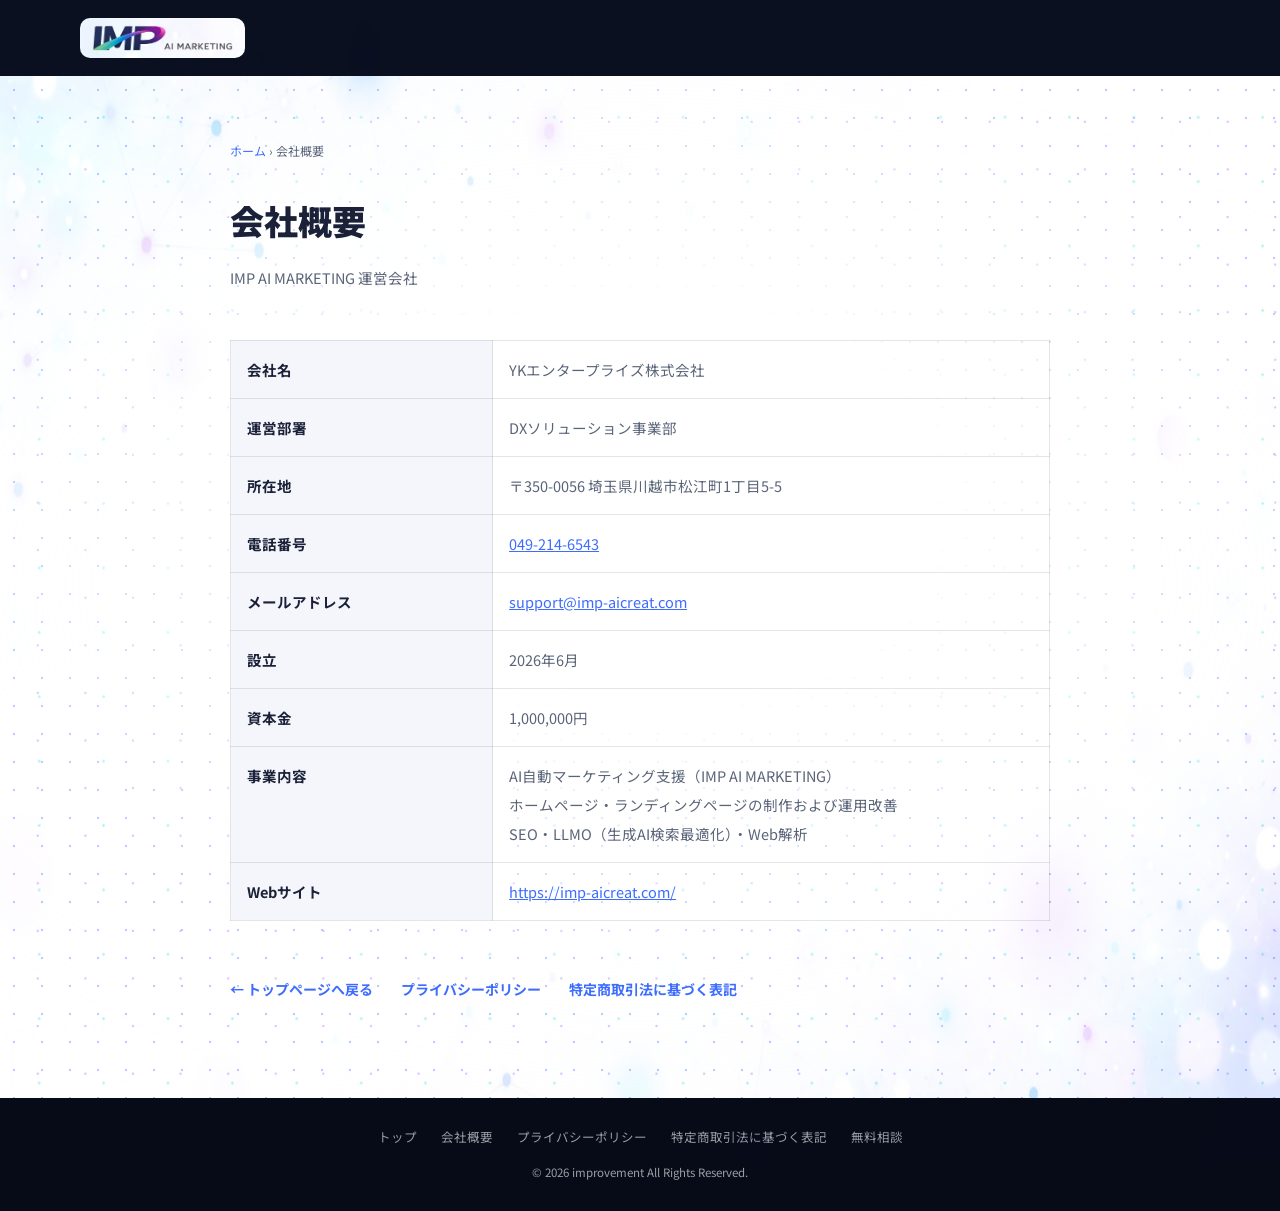
==== company.html @ 1b5e5289 "会社情報を確定反映（YKエンタープライズ株式会社・所在地・TEL・設立・資本金）＋会社概要ページ新設 Co-Authored-By: Claude Fable 5 <noreply@anthropic" ====
<!DOCTYPE html>
<html lang="ja">
<head>
  <meta charset="UTF-8">
  <meta name="viewport" content="width=device-width, initial-scale=1.0">
  <title>会社概要｜IMP AI MARKETING - improvement</title>
  <meta name="description" content="IMP AI MARKETINGを運営するYKエンタープライズ株式会社（DXソリューション事業部）の会社概要。所在地・設立・資本金・事業内容をご案内します。">
  <meta name="robots" content="index, follow">
  <link rel="canonical" href="https://imp-aicreat.com/company.html">
  <link rel="icon" type="image/png" sizes="192x192" href="images/favicon.png">
  <link rel="apple-touch-icon" href="images/apple-touch-icon.png">
  <meta name="theme-color" content="#0B1020">
  <link rel="preconnect" href="https://fonts.googleapis.com">
  <link rel="preconnect" href="https://fonts.gstatic.com" crossorigin>
  <link href="https://fonts.googleapis.com/css2?family=Noto+Sans+JP:wght@400;500;700;900&family=Space+Grotesk:wght@400;500;700&display=swap" rel="stylesheet">
  <link rel="stylesheet" href="style.css?v=20260801b">
  <link rel="stylesheet" href="legal.css?v=20260801a">

  <!-- パンくず構造化データ -->
  <script type="application/ld+json">
  {
    "@context": "https://schema.org",
    "@type": "BreadcrumbList",
    "itemListElement": [
      { "@type": "ListItem", "position": 1, "name": "ホーム", "item": "https://imp-aicreat.com/" },
      { "@type": "ListItem", "position": 2, "name": "会社概要", "item": "https://imp-aicreat.com/company.html" }
    ]
  }
  </script>
</head>
<body>

<header class="legal-header">
  <div class="container">
    <a href="./" aria-label="IMP AI MARKETING トップへ戻る">
      <img src="images/logo.png" alt="IMP AI MARKETING" width="640" height="118">
    </a>
  </div>
</header>

<main class="legal-main section--light">
  <div class="container container--narrow" style="position: relative; z-index: 1;">
    <nav class="legal-breadcrumb" aria-label="パンくず">
      <a href="./">ホーム</a> › 会社概要
    </nav>
    <h1>会社概要</h1>
    <p class="legal-date">IMP AI MARKETING 運営会社</p>

    <table class="legal-table">
      <tbody>
        <tr>
          <th>会社名</th>
          <td>YKエンタープライズ株式会社</td>
        </tr>
        <tr>
          <th>運営部署</th>
          <td>DXソリューション事業部</td>
        </tr>
        <tr>
          <th>所在地</th>
          <td>〒350-0056 埼玉県川越市松江町1丁目5-5</td>
        </tr>
        <tr>
          <th>電話番号</th>
          <td><a href="tel:0492146543">049-214-6543</a></td>
        </tr>
        <tr>
          <th>メールアドレス</th>
          <td><a href="mailto:support@imp-aicreat.com">support@imp-aicreat.com</a></td>
        </tr>
        <tr>
          <th>設立</th>
          <td>2026年6月</td>
        </tr>
        <tr>
          <th>資本金</th>
          <td>1,000,000円</td>
        </tr>
        <tr>
          <th>事業内容</th>
          <td>
            AI自動マーケティング支援（IMP AI MARKETING）<br>
            ホームページ・ランディングページの制作および運用改善<br>
            SEO・LLMO（生成AI検索最適化）・Web解析
          </td>
        </tr>
        <tr>
          <th>Webサイト</th>
          <td><a href="https://imp-aicreat.com/">https://imp-aicreat.com/</a></td>
        </tr>
      </tbody>
    </table>

    <nav class="legal-nav" aria-label="関連ページ">
      <a href="./">← トップページへ戻る</a>
      <a href="privacy.html">プライバシーポリシー</a>
      <a href="tokushoho.html">特定商取引法に基づく表記</a>
    </nav>
  </div>
</main>

<footer class="legal-footer">
  <nav aria-label="フッターナビゲーション">
    <a href="./">トップ</a>
    <a href="company.html" aria-current="page">会社概要</a>
    <a href="privacy.html">プライバシーポリシー</a>
    <a href="tokushoho.html">特定商取引法に基づく表記</a>
    <a href="./#contact">無料相談</a>
  </nav>
  <p>&copy; 2026 improvement All Rights Reserved.</p>
</footer>

</body>
</html>
---- style.css ----
/* ============================================================
   IMP AI MARKETING LP - style.css
   ブランドカラー：
     ネイビー  #0B1020 / 白 #FFFFFF
     グラデ    #3D6CFF → #8A5CFF（上昇グラデ）
     差し色    #22E6D3（グロー・シアン）
   ============================================================ */

/* ---------- 変数・リセット ---------- */
:root {
  --navy: #0B1020;
  --navy-2: #101736;
  --white: #FFFFFF;
  --blue: #3D6CFF;
  --violet: #8A5CFF;
  --cyan: #22E6D3;
  --grad: linear-gradient(135deg, var(--blue), var(--violet));
  --grad-rise: linear-gradient(35deg, var(--blue) 0%, var(--violet) 60%, var(--cyan) 130%);
  --text-dark: #1A2138;
  --text-light: rgba(255, 255, 255, 0.88);
  --muted-dark: #5A6478;
  --muted-light: rgba(255, 255, 255, 0.6);
  --border-light: rgba(255, 255, 255, 0.12);
  --border-dark: rgba(11, 16, 32, 0.1);
  --radius: 20px;
  --font-jp: "Noto Sans JP", "Hiragino Kaku Gothic ProN", sans-serif;
  --font-en: "Space Grotesk", "Noto Sans JP", sans-serif;
  --header-h: 76px;
  --header-h-min: 60px;

  /* ---- モーション調整用トークン（数値だけで強度を変えられる） ---- */
  --reveal-duration: 0.85s;                      /* リビールの所要時間 */
  --reveal-distance: 28px;                       /* リビールの立ち上がり距離 */
  --reveal-ease: cubic-bezier(0.22, 1, 0.36, 1); /* リビールのイージング */
  --stagger: 70ms;                               /* カード群の時間差 */
  --progress-height: 3px;                        /* スクロールプログレスバーの太さ */
  --loop-cycle: 6s;                              /* HOW改善ループの一周時間 */
  --parallax-strength: 14px;                     /* ヒーロー背景の視差の振れ幅 */
  --magnet-range: 8;                             /* CTAマグネットの最大移動px（JSが参照） */

  /* ---- 白背景セクションの粒子柄（濃さ・粒度を数値だけで調整） ---- */
  --pattern-opacity: 0.35;  /* CSSドット粒子層の濃さ */
  --pattern-dot-size: 2px;  /* 粒子の大きさ */
  --pattern-dot-gap: 28px;  /* 粒子の間隔 */
  --pattern-glow: 0.26;     /* テクスチャ画像（グロー・輝き）の強さ */

  /* ---- ヒーロー背景の斜めワードマーキー（赤） ---- */
  --wordline-red: #FF2D55;                          /* ラインの赤 */
  --wordline-opacity: 0.2;                          /* ラインの濃さ */
  --wordline-size: 2.4rem;                          /* 文字サイズ（REALPORTと同値） */
  --wordline-duration: 46s;                         /* 1ループの時間 */
  --wordline-angle: -10deg;                         /* 傾き */

  /* ---- ヒーロー背景のゴールドグラデーションレイヤー ---- */
  --gold: #E8C25A;                                  /* ゴールドの基準色 */
  --gold-opacity: 0.3;                              /* レイヤーの強さ */
}

*, *::before, *::after { box-sizing: border-box; margin: 0; padding: 0; }

html { scroll-behavior: smooth; scroll-padding-top: calc(var(--header-h-min) + 16px); }

body {
  font-family: var(--font-jp);
  font-size: 16px;
  line-height: 1.8;
  color: var(--text-dark);
  background: var(--white);
  -webkit-font-smoothing: antialiased;
  overflow-x: hidden;
}

img { max-width: 100%; height: auto; display: block; }
a { color: inherit; }
ul, ol { list-style: none; }
small { font-size: 0.75em; }

.sp-only { display: inline; }
.pc-only { display: none; }

/* ---------- 共通：コンテナ・セクション ---------- */
.container { width: min(100% - 40px, 1120px); margin-inline: auto; }
.container--narrow { width: min(100% - 40px, 820px); }

.section { padding: 88px 0; position: relative; }
.section--light { background: var(--white); color: var(--text-dark); }
.section--dark {
  background:
    radial-gradient(900px 500px at 85% -10%, rgba(138, 92, 255, 0.14), transparent 60%),
    radial-gradient(700px 400px at 0% 110%, rgba(61, 108, 255, 0.12), transparent 60%),
    var(--navy);
  color: var(--text-light);
}

/* ============================================================
   白背景セクションの粒子装飾（AIパーティクル柄）
   - 対象は .section--light のみ（ダークセクションには敷かない）
   - 可読性最優先：中央はマスクで抜き、本文(.container)は常に前面
   - 濃さ・粒度は --pattern-* 変数だけで調整できる
   ============================================================ */
.section--light { position: relative; }
.section--light > .container { position: relative; z-index: 1; }

/* 粒子層：blue/violet/cyan の微細ドットを間隔違いで3グリッド重ねる */
.section--light::before {
  content: "";
  position: absolute;
  inset: 0;
  z-index: 0;
  pointer-events: none;
  opacity: var(--pattern-opacity);
  background-image:
    radial-gradient(circle, var(--blue) calc(var(--pattern-dot-size) / 2), transparent calc(var(--pattern-dot-size) / 2 + 0.6px)),
    radial-gradient(circle, var(--violet) calc(var(--pattern-dot-size) / 2), transparent calc(var(--pattern-dot-size) / 2 + 0.6px)),
    radial-gradient(circle, var(--cyan) calc(var(--pattern-dot-size) / 2), transparent calc(var(--pattern-dot-size) / 2 + 0.6px));
  background-size:
    var(--pattern-dot-gap) var(--pattern-dot-gap),
    calc(var(--pattern-dot-gap) * 1.7) calc(var(--pattern-dot-gap) * 1.7),
    calc(var(--pattern-dot-gap) * 2.3) calc(var(--pattern-dot-gap) * 2.3);
  background-position: 0 0, 14px 22px, 7px 9px;
  /* 中央（本文が乗る帯）は薄く、端に向かって濃く */
  -webkit-mask-image: radial-gradient(ellipse 72% 62% at 50% 42%, transparent 30%, #000 76%);
  mask-image: radial-gradient(ellipse 72% 62% at 50% 42%, transparent 30%, #000 76%);
}

/* グロー＋輝き層：提供テクスチャを multiply で重ね、白地には色の粒だけを乗せる */
.section--light::after {
  content: "";
  position: absolute;
  inset: -60px 0;
  z-index: 0;
  pointer-events: none;
  opacity: var(--pattern-glow);
  mix-blend-mode: multiply;
  background:
    url("images/haikei/bg-glow.jpg") center / 100% 100% no-repeat,
    url("images/haikei/bg-dots.jpg") 0 0 / 900px auto repeat;
  /* リング型マスク：本文が乗る中央は抜き、外周（境界付近）もフェードで馴染ませる */
  -webkit-mask-image: radial-gradient(ellipse 115% 82% at 50% 50%, transparent 30%, #000 58%, #000 78%, transparent 99%);
  mask-image: radial-gradient(ellipse 115% 82% at 50% 50%, transparent 30%, #000 58%, #000 78%, transparent 99%);
  /* AIらしい「漂い」：ごくゆっくり上下にドリフト（GPU合成） */
  animation: patternDrift 50s ease-in-out infinite alternate;
}
@keyframes patternDrift {
  from { transform: translate3d(0, 0, 0); }
  to   { transform: translate3d(0, 36px, 0); }
}

.section-head { text-align: center; margin-bottom: 64px; }

/* 英語セクションラベル */
.section-label {
  font-family: var(--font-en);
  font-weight: 700;
  font-size: 13px;
  letter-spacing: 0.32em;
  text-transform: uppercase;
  background: var(--grad-rise);
  -webkit-background-clip: text;
  background-clip: text;
  color: transparent;
  display: inline-block;
  margin-bottom: 14px;
}
.section-label::after {
  content: "";
  display: block;
  width: 36px;
  height: 2px;
  margin: 10px auto 0;
  background: var(--grad);
  border-radius: 2px;
}

.section-title {
  font-size: clamp(26px, 5.6vw, 46px);
  font-weight: 900;
  line-height: 1.35;
  letter-spacing: 0.035em;
}
.section-lead {
  margin-top: 20px;
  font-size: clamp(14px, 3.6vw, 16px);
  color: var(--muted-dark);
}
.section--dark .section-lead { color: var(--muted-light); }
.section--dark .section-lead strong { color: var(--cyan); font-weight: 700; }

/* 要確認プレースホルダの目印 */
.placeholder-num {
  color: var(--cyan);
  font-family: var(--font-en);
  font-weight: 700;
  border-bottom: 1px dashed currentColor;
}

/* ---------- ボタン ---------- */
.btn {
  display: inline-flex;
  align-items: center;
  justify-content: center;
  gap: 10px;
  font-weight: 700;
  font-size: 15px;
  line-height: 1;
  padding: 15px 28px;
  border-radius: 999px;
  border: 0;
  cursor: pointer;
  text-decoration: none;
  transition: transform 0.25s ease, box-shadow 0.25s ease, opacity 0.25s ease;
}
.btn--lg { padding: 19px 40px; font-size: 16px; }
.btn--primary {
  color: #fff;
  background: var(--grad);
  /* ホバーでグラデ位置がシフトする「生きた質感」 */
  background-size: 180% 100%;
  background-position: 0% 50%;
  box-shadow: 0 8px 24px rgba(61, 108, 255, 0.35), 0 2px 8px rgba(138, 92, 255, 0.3);
  transition: transform 0.25s ease, box-shadow 0.25s ease, background-position 0.5s ease;
}
.btn--primary:hover {
  transform: translateY(-2px);
  background-position: 100% 50%;
  box-shadow: 0 12px 32px rgba(61, 108, 255, 0.45), 0 0 24px rgba(34, 230, 211, 0.25);
}
/* マグネティック追従中は transform をJSが制御するため transition を短く */
.btn.is-magnet { transition: transform 0.15s ease-out, box-shadow 0.25s ease, background-position 0.5s ease; }
.btn--ghost {
  color: inherit;
  background: transparent;
  box-shadow: inset 0 0 0 1.5px currentColor;
  opacity: 0.9;
}
.btn--ghost:hover { transform: translateY(-2px); opacity: 1; }
.btn__arrow { font-family: var(--font-en); transition: transform 0.25s ease; }
.btn:hover .btn__arrow { transform: translateX(4px); }

/* ============================================================
   ヘッダー
   ============================================================ */
.header {
  position: fixed;
  inset: 0 0 auto 0;
  z-index: 100;
  transition:
    background 0.5s var(--reveal-ease),
    box-shadow 0.5s var(--reveal-ease),
    backdrop-filter 0.5s var(--reveal-ease);
}
.header__inner {
  width: min(100% - 32px, 1200px);
  margin-inline: auto;
  height: var(--header-h);
  display: flex;
  align-items: center;
  gap: 28px;
  transition: height 0.3s ease;
}
/* スクロール時：縮小＋半透明ブラー */
.header.is-scrolled {
  background: rgba(11, 16, 32, 0.72);
  backdrop-filter: blur(14px);
  -webkit-backdrop-filter: blur(14px);
  box-shadow: 0 1px 0 var(--border-light), 0 8px 30px rgba(0, 0, 0, 0.25);
}
.header.is-scrolled .header__inner { height: var(--header-h-min); }

.header__logo {
  display: flex;
  align-items: center;
  text-decoration: none;
  margin-right: auto;
}
/* ロゴは濃紺文字のため、白の角丸チップに載せて視認性を確保する */
.header__logo img {
  display: block;
  height: 42px;
  width: auto;
  background: #fff;
  padding: 7px 12px;
  border-radius: 10px;
  box-shadow: 0 2px 12px rgba(0, 0, 0, 0.22);
  transition: height 0.3s ease;
}
.header.is-scrolled .header__logo img { height: 36px; }

.gnav { display: none; }
.gnav__list { display: flex; gap: 30px; }
.gnav__list a {
  position: relative;
  color: rgba(255, 255, 255, 0.85);
  text-decoration: none;
  font-size: 14px;
  font-weight: 500;
  transition: color 0.2s ease;
}
.gnav__list a:hover { color: var(--cyan); }
/* 現在地ハイライト（IntersectionObserverが .is-active を付与） */
.gnav__list a::after {
  content: "";
  position: absolute;
  left: 0; bottom: -8px;
  width: 100%; height: 2px;
  border-radius: 2px;
  background: var(--grad-rise);
  transform: scaleX(0);
  transform-origin: left;
  transition: transform 0.35s var(--reveal-ease);
}
.gnav__list a.is-active { color: #fff; }
.gnav__list a.is-active::after { transform: scaleX(1); }

.header__cta { display: none; padding: 12px 24px; font-size: 14px; }

/* ハンバーガー */
.menu-btn {
  width: 44px; height: 44px;
  display: grid; place-content: center; gap: 6px;
  background: transparent; border: 0; cursor: pointer;
}
.menu-btn span {
  display: block; width: 24px; height: 2px;
  background: #fff; border-radius: 2px;
  transition: transform 0.3s ease, opacity 0.3s ease;
}
.menu-btn.is-open span:nth-child(1) { transform: translateY(8px) rotate(45deg); }
.menu-btn.is-open span:nth-child(2) { opacity: 0; }
.menu-btn.is-open span:nth-child(3) { transform: translateY(-8px) rotate(-45deg); }

/* スマホメニュー */
.sp-menu {
  position: absolute;
  inset: 100% 0 auto 0;
  background: rgba(11, 16, 32, 0.96);
  backdrop-filter: blur(14px);
  -webkit-backdrop-filter: blur(14px);
  border-top: 1px solid var(--border-light);
  padding: 12px 24px 28px;
  display: none;
}
.sp-menu.is-open { display: block; }
.sp-menu a {
  display: block;
  color: rgba(255, 255, 255, 0.9);
  text-decoration: none;
  font-size: 15px;
  font-weight: 500;
  padding: 14px 4px;
  border-bottom: 1px solid var(--border-light);
}
.sp-menu__cta {
  margin-top: 18px;
  text-align: center;
  background: var(--grad);
  border-radius: 999px;
  border-bottom: 0 !important;
  font-weight: 700;
}

/* ============================================================
   ヒーロー
   ============================================================ */
.hero {
  position: relative;
  min-height: 100svh;
  display: flex;
  align-items: center;
  justify-content: center;
  text-align: center;
  background: var(--navy);
  color: var(--text-light);
  overflow: hidden;
  padding: calc(var(--header-h) + 48px) 0 96px;
}

/* 背景：極細グリッド＋オーロラ
   （JSがマウス位置から --mx/--my を更新し、ごく僅かに視差で応答する） */
.hero__bg {
  position: absolute;
  inset: -20px; /* 視差で動いても縁が見えないよう少し拡張 */
  pointer-events: none;
  transform: translate(
    calc(var(--mx, 0) * var(--parallax-strength)),
    calc(var(--my, 0) * var(--parallax-strength)));
  transition: transform 0.6s cubic-bezier(0.22, 1, 0.36, 1);
}
.hero__grid {
  position: absolute; inset: 0;
  background-image:
    linear-gradient(rgba(255, 255, 255, 0.045) 1px, transparent 1px),
    linear-gradient(90deg, rgba(255, 255, 255, 0.045) 1px, transparent 1px);
  background-size: 56px 56px;
  mask-image: radial-gradient(ellipse 90% 70% at 50% 40%, #000 30%, transparent 75%);
  -webkit-mask-image: radial-gradient(ellipse 90% 70% at 50% 40%, #000 30%, transparent 75%);
}
/* blurフィルタは重いため、radial-gradientの柔らかい円で発光を表現する */
.hero__aurora {
  position: absolute;
  width: 56vw; height: 56vw;
  min-width: 420px; min-height: 420px;
  max-width: 760px; max-height: 760px;
  border-radius: 50%;
  opacity: 0.55;
  will-change: transform;
  animation: aurora 14s ease-in-out infinite alternate;
}
.hero__aurora--1 { background: radial-gradient(circle, rgba(61, 108, 255, 0.5) 0%, rgba(61, 108, 255, 0.18) 45%, transparent 70%); top: -20%; left: -12%; }
.hero__aurora--2 { background: radial-gradient(circle, rgba(138, 92, 255, 0.42) 0%, rgba(138, 92, 255, 0.16) 45%, transparent 70%); bottom: -25%; right: -10%; animation-delay: -5s; }
.hero__aurora--3 { background: radial-gradient(circle, rgba(34, 230, 211, 0.18) 0%, rgba(34, 230, 211, 0.06) 45%, transparent 70%); top: 30%; left: 50%; animation-delay: -9s; }

@keyframes aurora {
  0%   { transform: translate(0, 0) scale(1); }
  100% { transform: translate(6%, -8%) scale(1.15); }
}

/* ゴールドのグラデーションレイヤー：
   斜めの光波＋右上のグロー。screen合成でネイビーに金の光だけを乗せる */
.hero__gold {
  position: absolute;
  inset: 0;
  pointer-events: none;
  opacity: var(--gold-opacity);
  mix-blend-mode: screen;
  background:
    linear-gradient(115deg,
      transparent 30%,
      rgba(232, 194, 90, 0.35) 46%,
      rgba(245, 214, 130, 0.18) 52%,
      transparent 68%),
    radial-gradient(720px 480px at 88% 8%, rgba(232, 194, 90, 0.45), transparent 65%),
    radial-gradient(560px 420px at 6% 92%, rgba(200, 158, 60, 0.3), transparent 60%);
}

/* 斜めワードマーキー（AI系ワードが流れる赤の装飾ライン） */
/* wrapのマスクで、固定ヘッダーの帯（上部約200px）にはラインを描画しない。
   斜めに回転したラインの端がヘッダーやナビに重ならないようにするための処置 */
.word-marquee-wrap {
  position: absolute;
  inset: 0;
  pointer-events: none;
  -webkit-mask-image: linear-gradient(to bottom,
    transparent 0, transparent 120px, #000 240px, #000 calc(100% - 60px), transparent);
  mask-image: linear-gradient(to bottom,
    transparent 0, transparent 120px, #000 240px, #000 calc(100% - 60px), transparent);
}
/* REALPORT仕様：塗り文字・輪郭文字・小サブラベルの3種を混在させ、
   -10度の傾きに沿って両ラインとも「右上→左下」（左方向）へ流す。ホバーで止めない */
.word-marquee {
  position: absolute;
  left: -12%;
  width: 130%;
  overflow: hidden;
  pointer-events: none;
  opacity: var(--wordline-opacity);
}
.word-marquee { transform: rotate(var(--wordline-angle)); }
/* 8本を縦に等間隔配置（ヒーロー高さ基準） */
.word-marquee:nth-child(1) { top: 2%; }
.word-marquee:nth-child(2) { top: 15%; }
.word-marquee:nth-child(3) { top: 28%; }
.word-marquee:nth-child(4) { top: 41%; }
.word-marquee:nth-child(5) { top: 54%; }
.word-marquee:nth-child(6) { top: 67%; }
.word-marquee:nth-child(7) { top: 80%; }
.word-marquee:nth-child(8) { top: 93%; }
.word-marquee__inner {
  display: flex;
  width: max-content;
  will-change: transform;
  animation: wordSlide var(--wordline-duration) linear infinite;
}
/* 速度と開始位置をラインごとにずらし、柄が縦に揃わないようにする */
.word-marquee:nth-child(2) .word-marquee__inner { animation-duration: calc(var(--wordline-duration) * 1.25); animation-delay: -9s; }
.word-marquee:nth-child(3) .word-marquee__inner { animation-duration: calc(var(--wordline-duration) * 0.9);  animation-delay: -21s; }
.word-marquee:nth-child(4) .word-marquee__inner { animation-duration: calc(var(--wordline-duration) * 1.15); animation-delay: -5s; }
.word-marquee:nth-child(5) .word-marquee__inner { animation-duration: calc(var(--wordline-duration) * 1.05); animation-delay: -30s; }
.word-marquee:nth-child(6) .word-marquee__inner { animation-duration: calc(var(--wordline-duration) * 1.35); animation-delay: -14s; }
.word-marquee:nth-child(7) .word-marquee__inner { animation-duration: calc(var(--wordline-duration) * 0.95); animation-delay: -25s; }
.word-marquee:nth-child(8) .word-marquee__inner { animation-duration: calc(var(--wordline-duration) * 1.2);  animation-delay: -11s; }
/* セット（A/B複製が同幅になるよう gap ぶんの padding-right を持つ） */
.wm-set {
  display: inline-flex;
  align-items: baseline;
  gap: 72px;
  padding-right: 72px;
  white-space: nowrap;
}
/* 既定：輪郭のみの抜き文字 */
.wm-set span {
  font-family: var(--font-en);
  font-weight: 700;
  font-size: var(--wordline-size);
  line-height: 1;
  letter-spacing: 0.1em;
  text-transform: uppercase;
  color: transparent;
  -webkit-text-stroke: 1px var(--wordline-red);
}
/* 塗り文字 */
.wm-set .wm-f { color: var(--wordline-red); -webkit-text-stroke: 0; }
/* 小さなサブラベル（字間広めのアクセント） */
.wm-set .wm-s {
  font-weight: 400;
  font-size: 0.8rem;
  letter-spacing: 0.5em;
  color: rgba(255, 255, 255, 0.55);
  -webkit-text-stroke: 0;
}
/* セットA/Bが同幅なので -50% 移動でシームレスにループする */
@keyframes wordSlide {
  to { transform: translateX(-50%); }
}

.hero__inner { position: relative; z-index: 1; width: min(100% - 40px, 920px); }
.hero__inner--fv { width: min(100% - 28px, 1200px); }

/* スクリーンリーダー専用テキスト（見出しは画像内にあるため） */
.sr-only {
  position: absolute;
  width: 1px; height: 1px;
  padding: 0; margin: -1px;
  overflow: hidden;
  clip: rect(0 0 0 0);
  white-space: nowrap;
  border: 0;
}

/* FVキービジュアル */
.hero__fv {
  display: block;
  border-radius: clamp(12px, 2vw, 24px);
  overflow: hidden;
  border: 1px solid rgba(255, 255, 255, 0.14);
  box-shadow:
    0 30px 80px rgba(0, 0, 0, 0.5),
    0 0 60px rgba(61, 108, 255, 0.22),
    0 0 120px rgba(138, 92, 255, 0.12);
  transition: transform 0.35s ease, box-shadow 0.35s ease;
}
.hero__fv:hover {
  transform: translateY(-5px);
  box-shadow:
    0 40px 90px rgba(0, 0, 0, 0.55),
    0 0 70px rgba(61, 108, 255, 0.32),
    0 0 140px rgba(34, 230, 211, 0.14);
}
.hero__fv img { width: 100%; height: auto; display: block; }

/* FVの登場演出：画像 → CTA → バッジ の順に立ち上げ、最初の3秒を作る */
.reveal-fv {
  animation: fvIn 0.9s var(--reveal-ease) 0.1s both;
}
.hero__seq { animation: fvIn 0.8s var(--reveal-ease) both; }
.hero__seq--1 { animation-delay: 0.45s; }
.hero__seq--2 { animation-delay: 0.65s; }
@keyframes fvIn {
  from { opacity: 0; transform: translateY(24px) scale(0.985); }
  to   { opacity: 1; transform: translateY(0) scale(1); }
}

.hero__cta {
  margin-top: 34px;
  display: flex;
  flex-direction: column;
  align-items: center;
  gap: 14px;
}

.hero__badges {
  margin-top: 44px;
  display: flex;
  flex-wrap: wrap;
  justify-content: center;
  gap: 10px;
}
.hero__badges li {
  font-size: 12.5px;
  color: var(--muted-light);
  border: 1px solid var(--border-light);
  background: rgba(255, 255, 255, 0.04);
  backdrop-filter: blur(6px);
  border-radius: 999px;
  padding: 8px 18px;
}
.hero__badges strong { color: var(--cyan); font-weight: 700; }

.hero__scroll {
  position: absolute;
  left: 50%; bottom: 22px;
  transform: translateX(-50%);
  z-index: 1;
  font-family: var(--font-en);
  font-size: 10px;
  letter-spacing: 0.3em;
  color: var(--muted-light);
  display: flex;
  flex-direction: column;
  align-items: center;
  gap: 8px;
}
.hero__scroll span {
  width: 1px; height: 36px;
  background: linear-gradient(to bottom, var(--cyan), transparent);
  animation: scrollLine 2s ease-in-out infinite;
}
@keyframes scrollLine {
  0% { transform: scaleY(0); transform-origin: top; }
  50% { transform: scaleY(1); transform-origin: top; }
  51% { transform-origin: bottom; }
  100% { transform: scaleY(0); transform-origin: bottom; }
}

/* ============================================================
   ブランドムービー（ヒーロー直下）
   ============================================================ */
.movie {
  background: var(--navy);
  padding: 8px 0 84px;
}
.movie__inner { text-align: center; }
.movie__frame {
  position: relative;
  margin-top: 8px;
  border-radius: clamp(12px, 2vw, 24px);
  overflow: hidden;
  border: 1px solid rgba(255, 255, 255, 0.14);
  box-shadow:
    0 30px 80px rgba(0, 0, 0, 0.5),
    0 0 60px rgba(61, 108, 255, 0.22),
    0 0 120px rgba(138, 92, 255, 0.12);
}
.movie__frame video { width: 100%; height: auto; display: block; }

/* 音声ON/OFFボタン（動画右下のオーバーレイ） */
.movie__sound {
  position: absolute;
  right: 14px;
  bottom: 14px;
  z-index: 2;
  width: 46px;
  height: 46px;
  display: grid;
  place-content: center;
  border: 1px solid rgba(255, 255, 255, 0.35);
  border-radius: 50%;
  background: rgba(11, 16, 32, 0.55);
  backdrop-filter: blur(8px);
  -webkit-backdrop-filter: blur(8px);
  color: #fff;
  cursor: pointer;
  transition: background 0.25s ease, transform 0.25s ease, box-shadow 0.25s ease;
}
.movie__sound:hover {
  background: rgba(61, 108, 255, 0.55);
  transform: scale(1.08);
  box-shadow: 0 0 18px rgba(34, 230, 211, 0.3);
}
.movie__sound svg { width: 22px; height: 22px; }
/* aria-pressed でアイコンを切り替え */
.movie__sound .movie__icon-on { display: none; }
.movie__sound[aria-pressed="true"] .movie__icon-on { display: block; }
.movie__sound[aria-pressed="true"] .movie__icon-off { display: none; }
/* 音声ON中はシアンの輪で状態を明示 */
.movie__sound[aria-pressed="true"] {
  border-color: rgba(34, 230, 211, 0.7);
  box-shadow: 0 0 16px rgba(34, 230, 211, 0.35);
}

@media (max-width: 600px) {
  .movie { padding: 0 0 60px; }
  .movie__sound { right: 10px; bottom: 10px; width: 42px; height: 42px; }
}

/* ============================================================
   WHY（課題提起）── デザイン画像を丸ごと表示するセクション
   ============================================================ */
.section-visual {
  /* 画像読み込み中の白フラッシュを防ぐため、画像上部と同系のネイビーを敷く */
  background: var(--navy);
  line-height: 0;
}
.section-visual__img { width: 100%; height: auto; display: block; }

/* ============================================================
   無限マーキー（画像帯が自動で左へ流れ続ける）
   速度・高さ・間隔は下の3変数だけで調整できる
   ============================================================ */
.marquee {
  --marquee-duration: 48s;   /* 1ループの時間。大きいほどゆっくり */
  --marquee-height: 220px;   /* 画像の高さ */
  --marquee-gap: 16px;       /* 画像同士の間隔 */
  overflow: hidden;
  background: var(--navy);
  padding: 30px 0;
  border-top: 1px solid var(--border-light);
  border-bottom: 1px solid var(--border-light);
}
/* トラック2本を横に連結する外枠 */
.marquee__viewport {
  display: flex;
  gap: var(--marquee-gap);
  width: max-content;
}
.marquee__track {
  display: flex;
  gap: var(--marquee-gap);
  margin: 0; padding: 0; list-style: none;
  will-change: transform;
  animation: marqueeScroll var(--marquee-duration) linear infinite;
}
.marquee__item img {
  height: var(--marquee-height);
  width: auto;
  aspect-ratio: 3 / 2;       /* 実画像の縦横比が違っても帯が揃うよう固定 */
  object-fit: cover;
  display: block;
  border-radius: 14px;
  border: 1px solid var(--border-light);
  background: rgba(255, 255, 255, 0.05); /* 読み込み中のスケルトン */
}
/* 縦型バリエーション：画像を縦長で見せる。
   9:16 は実画像（スマホモックアップ）の縦横比。クロップせず全体を表示する。
   速度・間隔・挙動は横型と共通（--marquee-* を共有） */
.marquee--portrait { --marquee-height: 320px; }
.marquee--portrait .marquee__item img { aspect-ratio: 9 / 16; }

/* ホバーで一時停止（2本とも止める） */
.marquee:hover .marquee__track { animation-play-state: paused; }
/* トラック1本ぶん＋gap だけ動かすと、複製トラックが元の位置に重なり継ぎ目が消える */
@keyframes marqueeScroll {
  from { transform: translateX(0); }
  to   { transform: translateX(calc(-100% - var(--marquee-gap))); }
}
/* モバイル：小さめ・気持ち速め */
@media (max-width: 600px) {
  .marquee { --marquee-height: 140px; --marquee-gap: 10px; --marquee-duration: 34s; padding: 20px 0; }
  .marquee--portrait { --marquee-height: 210px; }
}
/* モーション配慮：自動再生を止め、手動の横スクロールで見られるようにする */
@media (prefers-reduced-motion: reduce) {
  .marquee__viewport { overflow-x: auto; width: auto; }
  .marquee__track { animation: none; }
  .marquee__track[aria-hidden="true"] { display: none; }
}

/* ============================================================
   COMPARISON（比較表）
   ============================================================ */
.table-wrap { overflow-x: auto; -webkit-overflow-scrolling: touch; border-radius: var(--radius); }
.compare-table {
  width: 100%;
  min-width: 640px;
  border-collapse: separate;
  border-spacing: 0;
  font-size: 14px;
  background: rgba(255, 255, 255, 0.03);
  border: 1px solid var(--border-light);
  border-radius: var(--radius);
  /* 注意: ここに overflow:hidden を入れると行見出しの sticky が効かなくなる。
     角丸のクリップは親 .table-wrap が担う */
}
.compare-table th, .compare-table td {
  padding: 16px 14px;
  text-align: center;
  border-bottom: 1px solid var(--border-light);
  vertical-align: middle;
}
.compare-table tbody tr:last-child th,
.compare-table tbody tr:last-child td { border-bottom: 0; }
.compare-table thead th {
  font-size: 13px;
  font-weight: 700;
  color: var(--muted-light);
  background: rgba(255, 255, 255, 0.04);
  line-height: 1.5;
}
.compare-table tbody th {
  text-align: left;
  font-weight: 700;
  font-size: 13.5px;
  color: var(--text-light);
  white-space: nowrap;
}
.compare-table small { display: block; font-size: 11px; color: var(--muted-light); margin-top: 4px; font-weight: 400; }

/* 当社列の強調 */
.compare-table .is-ours {
  background: linear-gradient(180deg, rgba(61, 108, 255, 0.16), rgba(138, 92, 255, 0.14));
  border-left: 1px solid rgba(61, 108, 255, 0.4);
  border-right: 1px solid rgba(138, 92, 255, 0.4);
}
.compare-table thead .is-ours { background: var(--grad); color: #fff; }
.compare-table__brand { font-family: var(--font-en); letter-spacing: 0.04em; font-size: 13px; }
.compare-table .is-ours small { color: rgba(255, 255, 255, 0.75); }

.mark { font-weight: 900; font-size: 18px; line-height: 1; display: inline-block; }
.mark--best { color: var(--cyan); font-size: 22px; text-shadow: 0 0 14px rgba(34, 230, 211, 0.6); }
.mark--ok { color: rgba(255, 255, 255, 0.85); }
.mark--tri { color: rgba(255, 255, 255, 0.5); }
.mark--ng { color: rgba(255, 255, 255, 0.3); }

/* スワイプ誘導（表が画面に収まらない幅でのみ表示） */
.table-hint {
  display: none;
  text-align: center;
  font-size: 12px;
  color: var(--muted-light);
  margin: -28px 0 16px;
}

/* モバイル・タブレット：行見出しを固定し、スワイプしても項目名が見えるようにする */
@media (max-width: 1024px) {
  .table-hint { display: block; }
  .compare-table { min-width: 560px; }
  .compare-table th, .compare-table td { padding: 12px 10px; }
  .compare-table thead th { font-size: 11.5px; }
  .compare-table small { font-size: 10px; }
  /* 行見出し（1列目）を左に固定。下が透けないよう不透明ネイビーを敷く */
  .compare-table tbody th,
  .compare-table thead th:first-child {
    position: sticky;
    left: 0;
    z-index: 2;
    background: #141931; /* セクション背景＋表の半透明白を合成した近似色 */
    white-space: normal;
    min-width: 100px;
    max-width: 128px;
    font-size: 12px;
    line-height: 1.5;
    box-shadow: 1px 0 0 var(--border-light);
  }
}

/* ============================================================
   CTA帯（反復ブロック）
   ============================================================ */
.cta-band {
  background:
    radial-gradient(600px 300px at 20% 0%, rgba(34, 230, 211, 0.1), transparent 60%),
    linear-gradient(120deg, #14204e 0%, #2a2360 100%);
  color: #fff;
  padding: 56px 0;
  text-align: center;
  border-top: 1px solid var(--border-light);
  border-bottom: 1px solid var(--border-light);
}
.cta-band__copy { font-size: clamp(16px, 4.4vw, 21px); font-weight: 700; margin-bottom: 24px; }
.cta-band__note { margin-top: 16px; font-size: 12px; color: var(--muted-light); }

/* ============================================================
   WHAT WE DO（8本柱カード）
   ============================================================ */
.value-grid { display: grid; gap: 20px; grid-template-columns: 1fr; }
.value-card {
  position: relative;
  border: 1px solid var(--border-dark);
  border-radius: var(--radius);
  padding: 30px 26px;
  background: #fff;
  box-shadow: 0 2px 10px rgba(11, 16, 32, 0.04);
  transition: transform 0.3s ease, box-shadow 0.3s ease, border-color 0.3s ease;
}
/* ホバーで浮上＋上辺にグラデの光が走る＋アイコンが点灯する */
.value-card::before {
  content: "";
  position: absolute;
  top: 0; left: 0;
  width: 100%; height: 2px;
  border-radius: var(--radius) var(--radius) 0 0;
  background: var(--grad-rise);
  transform: scaleX(0);
  transform-origin: left;
  transition: transform 0.5s var(--reveal-ease);
}
.value-card:hover::before { transform: scaleX(1); }
.value-card:hover {
  transform: translateY(-6px);
  border-color: rgba(61, 108, 255, 0.4);
  box-shadow: 0 18px 40px rgba(61, 108, 255, 0.16), 0 0 0 4px rgba(34, 230, 211, 0.07);
}
.value-card__icon {
  width: 52px; height: 52px;
  display: grid; place-content: center;
  border-radius: 14px;
  background: linear-gradient(135deg, rgba(61, 108, 255, 0.12), rgba(138, 92, 255, 0.12));
  color: var(--blue);
  margin-bottom: 18px;
  transition: background 0.4s ease, color 0.4s ease, box-shadow 0.4s ease;
}
.value-card:hover .value-card__icon {
  background: var(--grad);
  color: #fff;
  box-shadow: 0 6px 18px rgba(61, 108, 255, 0.35);
}
.value-card__icon svg { width: 26px; height: 26px; }
.value-card h3 { font-size: 17px; font-weight: 700; margin-bottom: 10px; }
.value-card p { font-size: 14px; color: var(--muted-dark); }
.value-card p a { color: var(--blue); font-weight: 700; }

/* LLMOカード（差別化）だけ特別扱い */
.value-card--feature {
  background: linear-gradient(150deg, #0e1430, #1a1640);
  border-color: rgba(138, 92, 255, 0.45);
  color: var(--text-light);
}
.value-card--feature p { color: var(--muted-light); }
.value-card--feature p a { color: var(--cyan); }
.value-card--feature .value-card__icon { background: var(--grad); color: #fff; }
.value-card__tag {
  position: absolute;
  top: 20px; right: 20px;
  font-size: 11px;
  font-weight: 700;
  color: var(--navy);
  background: var(--cyan);
  border-radius: 999px;
  padding: 4px 12px;
  box-shadow: 0 0 18px rgba(34, 230, 211, 0.5);
}

/* ============================================================
   HOW IT WORKS（改善ループ3ステップ）
   ============================================================ */
.how-steps { display: grid; gap: 20px; counter-reset: step; }
.how-step {
  position: relative;
  border: 1px solid var(--border-dark);
  border-radius: var(--radius);
  padding: 32px 26px;
  background: #fff;
  box-shadow: 0 2px 10px rgba(11, 16, 32, 0.04);
  transition: transform 0.3s ease, box-shadow 0.3s ease;
}
.how-step:hover { transform: translateY(-4px); box-shadow: 0 14px 34px rgba(11, 16, 32, 0.1); }

/* 「計測→提案→実装」が回り続ける演出：
   セクション進入後（.is-live付与後）、発光がSTEP1→2→3の順に巡回する */
.how-steps.is-live .how-step {
  animation: stepPulse var(--loop-cycle) ease-in-out infinite;
}
.how-steps.is-live .how-step:nth-child(2) { animation-delay: calc(var(--loop-cycle) / 3); }
.how-steps.is-live .how-step:nth-child(3) { animation-delay: calc(var(--loop-cycle) / 3 * 2); }
@keyframes stepPulse {
  0%, 30%, 100% {
    border-color: var(--border-dark);
    box-shadow: 0 2px 10px rgba(11, 16, 32, 0.04);
  }
  10% {
    border-color: rgba(34, 230, 211, 0.55);
    box-shadow: 0 12px 34px rgba(61, 108, 255, 0.2), 0 0 0 2px rgba(34, 230, 211, 0.25);
  }
}
/* ステップ間を流れる矢印（PC/タブレットの横並び時のみ） */
@media (min-width: 601px) {
  .how-step:not(:last-child)::after {
    content: "→";
    position: absolute;
    right: -22px;
    top: 50%;
    transform: translateY(-50%);
    z-index: 1;
    font-family: var(--font-en);
    font-size: 22px;
    font-weight: 700;
    color: var(--cyan);
    animation: flowArrow 1.6s ease-in-out infinite;
  }
}
@keyframes flowArrow {
  0%, 100% { opacity: 0.35; transform: translateY(-50%) translateX(-3px); }
  50% { opacity: 1; transform: translateY(-50%) translateX(3px); }
}
.how-step__num {
  font-family: var(--font-en);
  font-size: 12px;
  font-weight: 700;
  letter-spacing: 0.18em;
  color: #fff;
  background: var(--grad);
  border-radius: 999px;
  padding: 5px 14px;
  display: inline-block;
}
.how-step__icon {
  width: 52px; height: 52px;
  display: grid; place-content: center;
  border-radius: 14px;
  background: linear-gradient(135deg, rgba(61, 108, 255, 0.12), rgba(34, 230, 211, 0.12));
  color: var(--blue);
  margin: 18px 0 14px;
}
.how-step__icon svg { width: 26px; height: 26px; }
.how-step h3 { font-size: 18px; font-weight: 700; margin-bottom: 10px; }
.how-step p { font-size: 14px; color: var(--muted-dark); }
.how-step p strong {
  color: var(--text-dark);
  background: linear-gradient(transparent 68%, rgba(34, 230, 211, 0.35) 68%);
}

.how-note {
  margin-top: 40px;
  text-align: center;
  font-weight: 700;
  font-size: clamp(14px, 4vw, 17px);
  color: var(--text-dark);
}

/* ============================================================
   PROCESS（制作・運用フロー）
   ============================================================ */
.process-list { display: grid; gap: 18px; }
.process-item {
  display: flex;
  gap: 20px;
  border: 1px solid var(--border-light);
  border-radius: var(--radius);
  background: rgba(255, 255, 255, 0.03);
  padding: 26px 24px;
}
.process-item__num {
  font-family: var(--font-en);
  font-weight: 700;
  font-size: 26px;
  line-height: 1;
  background: var(--grad-rise);
  -webkit-background-clip: text;
  background-clip: text;
  color: transparent;
  flex-shrink: 0;
  padding-top: 2px;
}
.process-item__body { flex: 1; }
.process-item h3 { font-size: 17px; font-weight: 700; color: #fff; margin-bottom: 14px; }
.process-item__roles { display: grid; gap: 10px; }
.role { display: flex; gap: 12px; align-items: flex-start; font-size: 13.5px; }
.role span {
  flex-shrink: 0;
  font-size: 11px;
  font-weight: 700;
  border-radius: 6px;
  padding: 3px 10px;
  margin-top: 2px;
  letter-spacing: 0.04em;
}
.role--client span { background: rgba(255, 255, 255, 0.12); color: var(--text-light); }
.role--us span { background: var(--grad); color: #fff; }
.role p { color: var(--muted-light); line-height: 1.7; }

/* ============================================================
   VALUE（定性メリット）
   ============================================================ */
.merit-grid { display: grid; gap: 20px; }
.merit-card {
  text-align: center;
  border: 1px solid var(--border-dark);
  border-radius: var(--radius);
  padding: 40px 28px;
  background: #fff;
  box-shadow: 0 2px 10px rgba(11, 16, 32, 0.04);
  transition: transform 0.3s ease, box-shadow 0.3s ease;
}
.merit-card:hover { transform: translateY(-6px); box-shadow: 0 18px 40px rgba(61, 108, 255, 0.14); }
.merit-card__icon {
  width: 64px; height: 64px;
  margin: 0 auto 20px;
  display: grid; place-content: center;
  border-radius: 50%;
  background: var(--grad);
  color: #fff;
  box-shadow: 0 8px 24px rgba(61, 108, 255, 0.3);
}
.merit-card__icon svg { width: 30px; height: 30px; }
.merit-card h3 { font-size: 18px; font-weight: 700; line-height: 1.6; margin-bottom: 12px; }
.merit-card p { font-size: 14px; color: var(--muted-dark); text-align: left; }

/* ============================================================
   VOICE（お客様の声）
   ============================================================ */
.section--voice { background: #F4F6FB; }
.voice-grid { display: grid; gap: 20px; }
/* デザイン済みカード画像は情報量が多いため、1列の大判で読みやすく見せる */
.voice-grid.voice-grid--visual {
  grid-template-columns: 1fr;
  gap: 26px;
  max-width: 880px;
  margin-inline: auto;
}
.voice-visual {
  margin: 0;
  border-radius: var(--radius);
  overflow: hidden;
  box-shadow: 0 10px 30px rgba(11, 16, 32, 0.08);
  transition: transform 0.3s ease, box-shadow 0.3s ease;
}
.voice-visual:hover {
  transform: translateY(-4px);
  box-shadow: 0 18px 44px rgba(61, 108, 255, 0.14);
}
.voice-visual img { width: 100%; height: auto; display: block; }
.voice-note { margin-top: 24px; text-align: center; font-size: 11.5px; color: var(--muted-dark); }

/* ============================================================
   IMPからのお約束（ブランドメッセージ）
   ============================================================ */
.promise-eyebrow {
  font-size: 14px;
  font-weight: 700;
  color: var(--muted-dark);
  letter-spacing: 0.14em;
  margin-bottom: 14px;
}
.promise-body {
  text-align: center;
  font-size: 15px;
  line-height: 2.2;
  color: var(--muted-dark);
}
.promise-body p + p { margin-top: 1.2em; }
.promise-block + .promise-block { margin-top: 56px; }
.promise-body strong {
  color: var(--text-dark);
  font-weight: 700;
  background: linear-gradient(transparent 70%, rgba(34, 230, 211, 0.3) 70%);
  padding: 0 2px;
}

/* ミッションステートメント（冒頭の一番大事な一文） */
.promise-statement {
  font-size: clamp(16px, 4.4vw, 20px);
  font-weight: 700;
  line-height: 2.1;
  color: var(--text-dark);
}
.promise-statement strong {
  font-size: 1.15em;
  background: linear-gradient(transparent 68%, rgba(34, 230, 211, 0.35) 68%);
}

/* 小見出し：上に短いグラデバーを立てる */
.promise-subtitle {
  font-size: clamp(18px, 4.6vw, 24px);
  font-weight: 900;
  line-height: 1.6;
  color: var(--text-dark);
  margin-bottom: 28px;
}
.promise-subtitle::before {
  content: "";
  display: block;
  width: 36px;
  height: 3px;
  margin: 0 auto 18px;
  border-radius: 2px;
  background: var(--grad-rise);
}

/* 提供領域チップ（明るいセクション用） */
.promise-services {
  display: flex;
  flex-wrap: wrap;
  justify-content: center;
  gap: 10px;
  margin-bottom: 28px;
}
.promise-services li {
  font-size: 13px;
  font-weight: 700;
  color: var(--text-dark);
  background: #F4F6FB;
  border: 1px solid var(--border-dark);
  border-radius: 999px;
  padding: 8px 18px;
  line-height: 1.6;
}

/* 締め：署名とCTA */
.promise-block--closing { margin-top: 72px; }
.promise-sign {
  margin: 36px 0;
  font-weight: 700;
  font-size: 14px;
  letter-spacing: 0.2em;
  color: var(--text-dark);
}

/* ============================================================
   PRICING（料金プラン）
   ============================================================ */
.pricing-grid { display: grid; gap: 24px; align-items: stretch; }
.pricing-card {
  position: relative;
  display: flex;
  flex-direction: column;
  border: 1px solid var(--border-light);
  border-radius: 24px;
  background: rgba(255, 255, 255, 0.04);
  padding: 40px 30px 30px;
  transition: transform 0.3s ease, box-shadow 0.3s ease;
}
.pricing-card:hover { transform: translateY(-6px); }
.pricing-card__name {
  font-family: var(--font-en);
  font-size: 20px;
  font-weight: 700;
  letter-spacing: 0.06em;
  color: #fff;
}
.pricing-card__desc { font-size: 13px; color: var(--muted-light); margin-top: 6px; }
.pricing-card__price { margin: 22px 0; color: #fff; }
.pricing-card__amount {
  font-family: var(--font-en);
  font-weight: 700;
  font-size: 34px;
  color: var(--cyan);
  letter-spacing: 0.01em;
}
.pricing-card__price small { color: var(--muted-light); margin-left: 4px; }
.pricing-card__list { flex: 1; display: grid; gap: 10px; margin-bottom: 28px; }
.pricing-card__list li {
  font-size: 13.5px;
  padding-left: 26px;
  position: relative;
  line-height: 1.7;
}
.pricing-card__list li::before {
  position: absolute;
  left: 0;
  font-weight: 900;
}
.pricing-card__list .is-on { color: var(--text-light); }
.pricing-card__list .is-on::before { content: "✓"; color: var(--cyan); }
.pricing-card__list .is-off { color: rgba(255, 255, 255, 0.3); }
.pricing-card__list .is-off::before { content: "—"; color: rgba(255, 255, 255, 0.25); }
.pricing-card__btn { width: 100%; }

/* 中央（GROWTH）の強調：縁をグラデの光がゆっくり流れ続ける */
.pricing-card--featured {
  border: 1.5px solid transparent;
  background:
    linear-gradient(rgba(20, 26, 54, 0.95), rgba(20, 26, 54, 0.95)) padding-box,
    linear-gradient(110deg, var(--blue), var(--violet), var(--cyan), var(--violet), var(--blue)) border-box;
  background-size: auto, 320% 100%;
  background-position: 0 0, 0% 50%;
  box-shadow: 0 20px 50px rgba(61, 108, 255, 0.25), 0 0 40px rgba(138, 92, 255, 0.15);
  animation: borderRun 7s linear infinite;
}
@keyframes borderRun {
  to { background-position: 0 0, 320% 50%; }
}
.pricing-card__badge {
  position: absolute;
  top: -14px; left: 50%;
  transform: translateX(-50%);
  font-size: 12px;
  font-weight: 700;
  color: var(--navy);
  background: var(--cyan);
  border-radius: 999px;
  padding: 5px 20px;
  box-shadow: 0 0 20px rgba(34, 230, 211, 0.5);
  white-space: nowrap;
}
.pricing-note { margin-top: 28px; text-align: center; font-size: 11.5px; color: var(--muted-light); }

/* ============================================================
   OPTIONS（チップ）
   ============================================================ */
.section--options { padding-top: 0; }
.option-chips {
  display: flex;
  flex-wrap: wrap;
  justify-content: center;
  gap: 12px;
}
.option-chips li {
  font-size: 13.5px;
  font-weight: 500;
  color: var(--text-light);
  border: 1px solid var(--border-light);
  background: rgba(255, 255, 255, 0.05);
  border-radius: 999px;
  padding: 10px 22px;
  transition: border-color 0.25s ease, box-shadow 0.25s ease, transform 0.25s ease;
}
.option-chips li:hover {
  border-color: rgba(34, 230, 211, 0.6);
  box-shadow: 0 0 18px rgba(34, 230, 211, 0.18);
  transform: translateY(-2px);
}

/* ============================================================
   FAQ（アコーディオン）
   ============================================================ */
.faq-category {
  font-size: 16px;
  font-weight: 700;
  margin: 40px 0 16px;
  padding-left: 14px;
  border-left: 3px solid;
  border-image: linear-gradient(to bottom, var(--blue), var(--violet)) 1;
}
.faq-list { display: grid; gap: 12px; }
.faq-item {
  border: 1px solid var(--border-dark);
  border-radius: 16px;
  background: #fff;
  box-shadow: 0 2px 8px rgba(11, 16, 32, 0.04);
  overflow: hidden;
}
.faq-item summary {
  list-style: none;
  cursor: pointer;
  display: flex;
  align-items: center;
  gap: 14px;
  padding: 18px 20px;
  font-size: 14.5px;
  font-weight: 700;
  line-height: 1.6;
  transition: color 0.2s ease;
}
.faq-item summary::-webkit-details-marker { display: none; }
.faq-item summary::before {
  content: "Q";
  flex-shrink: 0;
  font-family: var(--font-en);
  font-weight: 700;
  width: 28px; height: 28px;
  display: grid; place-content: center;
  border-radius: 8px;
  background: var(--grad);
  color: #fff;
  font-size: 13px;
}
.faq-item__icon { margin-left: auto; flex-shrink: 0; position: relative; width: 14px; height: 14px; }
.faq-item__icon::before, .faq-item__icon::after {
  content: "";
  position: absolute;
  inset: 50% auto auto 0;
  width: 14px; height: 2px;
  background: var(--blue);
  border-radius: 2px;
  transition: transform 0.3s ease;
}
.faq-item__icon::after { transform: rotate(90deg); }
.faq-item[open] .faq-item__icon::after { transform: rotate(0); }

/* 開閉の高さアニメーションは JS（scrollHeight）で制御 */
.faq-item__body {
  overflow: hidden;
  max-height: 0;
  transition: max-height 0.35s ease;
}
.faq-item__body p {
  padding: 0 20px 20px 62px;
  font-size: 13.5px;
  color: var(--muted-dark);
}

/* ============================================================
   CONTACT（最終CTA＋フォーム）
   ============================================================ */
.section--contact {
  background: var(--navy);
  color: var(--text-light);
  overflow: hidden;
}
.contact__bg {
  position: absolute; inset: 0;
  pointer-events: none;
  background:
    radial-gradient(800px 500px at 50% 0%, rgba(61, 108, 255, 0.18), transparent 65%),
    radial-gradient(600px 400px at 85% 100%, rgba(34, 230, 211, 0.08), transparent 60%);
}
.section--contact .container { position: relative; }
.section-title--contact { color: #fff; }

.contact-form {
  margin-top: 8px;
  background: rgba(255, 255, 255, 0.04);
  border: 1px solid var(--border-light);
  border-radius: 24px;
  backdrop-filter: blur(8px);
  padding: 36px 24px;
  display: grid;
  gap: 22px;
}
.form-row { display: grid; gap: 8px; }
.form-row label { font-size: 13.5px; font-weight: 700; color: var(--text-light); }
.req {
  font-size: 10.5px;
  font-weight: 700;
  color: #fff;
  background: var(--violet);
  border-radius: 4px;
  padding: 2px 8px;
  margin-left: 8px;
  vertical-align: 2px;
}
.form-row input,
.form-row textarea,
.form-row select {
  width: 100%;
  font-family: var(--font-jp);
  font-size: 15px;
  color: #fff;
  background: rgba(255, 255, 255, 0.06);
  border: 1px solid var(--border-light);
  border-radius: 12px;
  padding: 14px 16px;
  transition: border-color 0.25s ease, box-shadow 0.25s ease;
}
.form-row input::placeholder, .form-row textarea::placeholder { color: rgba(255, 255, 255, 0.3); }
.form-row select { appearance: none; }
.form-row select option { color: var(--text-dark); }
.form-row input:focus, .form-row textarea:focus, .form-row select:focus {
  outline: none;
  border-color: var(--cyan);
  box-shadow: 0 0 0 3px rgba(34, 230, 211, 0.18);
}
.contact-form__submit { width: 100%; margin-top: 6px; }
.contact-form__note { font-size: 11.5px; color: var(--muted-light); text-align: center; }

/* ============================================================
   フッター
   ============================================================ */
.footer {
  background: #070B18;
  color: var(--text-light);
  padding: 64px 0 0;
  border-top: 1px solid var(--border-light);
}
.footer__inner {
  display: grid;
  gap: 40px;
  padding-bottom: 48px;
}
.footer__logo img {
  display: block;
  height: 46px;
  width: auto;
  background: #fff;
  padding: 8px 14px;
  border-radius: 10px;
}
.footer__tagline {
  margin-top: 12px;
  font-size: 13px;
  color: var(--muted-light);
  font-family: var(--font-en);
}
.footer__company { margin-top: 18px; font-size: 12.5px; color: var(--muted-light); line-height: 2; }
.footer__company a {
  color: var(--cyan);
  text-decoration: none;
}
.footer__company a:hover { text-decoration: underline; }
.footer__nav { display: flex; gap: 48px; }
.footer__nav ul { display: grid; gap: 12px; }
.footer__nav a {
  font-size: 13px;
  color: var(--muted-light);
  text-decoration: none;
  transition: color 0.2s ease;
}
.footer__nav a:hover { color: var(--cyan); }
.footer__bottom {
  border-top: 1px solid var(--border-light);
  padding: 20px;
  display: flex;
  flex-direction: column;
  align-items: center;
  gap: 8px;
  font-size: 11.5px;
  color: var(--muted-light);
}
.footer__bottom a { color: var(--muted-light); }
.footer__legal { display: flex; flex-wrap: wrap; justify-content: center; gap: 8px 20px; }

/* ============================================================
   スマホ固定CTAバー
   ============================================================ */
.sp-cta-bar {
  position: fixed;
  inset: auto 0 0 0;
  z-index: 90;
  padding: 10px 16px calc(10px + env(safe-area-inset-bottom));
  background: rgba(11, 16, 32, 0.82);
  backdrop-filter: blur(12px);
  -webkit-backdrop-filter: blur(12px);
  border-top: 1px solid var(--border-light);
  transform: translateY(110%);
  transition: transform 0.35s ease;
}
.sp-cta-bar.is-visible { transform: translateY(0); }
.sp-cta-bar__btn { width: 100%; }

/* ============================================================
   チャットボット
   ============================================================ */
/* モバイルは追従CTAバーと重ならないよう上にオフセット */
.chatbot { position: fixed; right: 14px; bottom: calc(78px + env(safe-area-inset-bottom)); z-index: 120; }

/* 起動ボタン */
.chatbot__launcher {
  position: relative;
  width: 60px; height: 60px;
  border: 0;
  border-radius: 50%;
  background: var(--grad);
  color: #fff;
  cursor: pointer;
  display: grid; place-content: center;
  box-shadow: 0 8px 24px rgba(61, 108, 255, 0.45), 0 0 20px rgba(138, 92, 255, 0.3);
  transition: transform 0.25s ease, box-shadow 0.25s ease;
}
.chatbot__launcher:hover {
  transform: translateY(-2px) scale(1.05);
  box-shadow: 0 12px 30px rgba(61, 108, 255, 0.55), 0 0 26px rgba(34, 230, 211, 0.3);
}
.chatbot__launcher svg { width: 28px; height: 28px; }
.chatbot__launcher-badge {
  position: absolute;
  top: -4px; right: -4px;
  font-family: var(--font-en);
  font-size: 10px;
  font-weight: 700;
  color: var(--navy);
  background: var(--cyan);
  border-radius: 999px;
  padding: 3px 8px;
  box-shadow: 0 0 14px rgba(34, 230, 211, 0.6);
}
/* パネル表示中は起動ボタンを隠す */
.chatbot.is-open .chatbot__launcher { opacity: 0; pointer-events: none; }

/* パネル */
.chatbot__panel {
  position: absolute;
  right: 0; bottom: 0;
  width: min(370px, calc(100vw - 32px));
  height: min(560px, calc(100dvh - 100px));
  display: flex;
  flex-direction: column;
  border: 1px solid var(--border-light);
  border-radius: 20px;
  overflow: hidden;
  background:
    radial-gradient(500px 300px at 100% 0%, rgba(138, 92, 255, 0.14), transparent 60%),
    var(--navy-2);
  color: var(--text-light);
  box-shadow: 0 24px 60px rgba(0, 0, 0, 0.45), 0 0 30px rgba(61, 108, 255, 0.15);
  transform-origin: bottom right;
  animation: chatOpen 0.28s ease;
}
/* display:flex が UA の [hidden]{display:none} を上書きしてしまうため明示する */
.chatbot__panel[hidden] { display: none; }
@keyframes chatOpen {
  from { opacity: 0; transform: translateY(14px) scale(0.96); }
  to   { opacity: 1; transform: translateY(0) scale(1); }
}

/* ヘッダー */
.chatbot__head {
  display: flex;
  align-items: center;
  gap: 12px;
  padding: 14px 16px;
  background: var(--grad);
  color: #fff;
}
.chatbot__avatar {
  font-family: var(--font-en);
  font-size: 12px;
  font-weight: 700;
  background: rgba(255, 255, 255, 0.18);
  border: 1px solid rgba(255, 255, 255, 0.35);
  border-radius: 10px;
  padding: 7px 9px;
}
.chatbot__head-text { flex: 1; min-width: 0; }
.chatbot__title { font-size: 14px; font-weight: 700; line-height: 1.3; }
.chatbot__status { font-size: 11px; opacity: 0.85; display: flex; align-items: center; gap: 5px; }
.chatbot__dot {
  width: 7px; height: 7px;
  border-radius: 50%;
  background: var(--cyan);
  box-shadow: 0 0 8px rgba(34, 230, 211, 0.8);
}
.chatbot__close {
  width: 34px; height: 34px;
  border: 0;
  border-radius: 10px;
  background: rgba(255, 255, 255, 0.14);
  color: #fff;
  cursor: pointer;
  display: grid; place-content: center;
  transition: background 0.2s ease;
}
.chatbot__close:hover { background: rgba(255, 255, 255, 0.26); }
.chatbot__close svg { width: 16px; height: 16px; }

/* ログ */
.chatbot__log {
  flex: 1;
  overflow-y: auto;
  padding: 16px 14px;
  display: flex;
  flex-direction: column;
  gap: 10px;
  scrollbar-width: thin;
}
.chat-msg {
  max-width: 85%;
  font-size: 13.5px;
  line-height: 1.7;
  padding: 10px 14px;
  border-radius: 16px;
  word-break: break-word;
}
.chat-msg--bot {
  align-self: flex-start;
  background: rgba(255, 255, 255, 0.07);
  border: 1px solid var(--border-light);
  border-bottom-left-radius: 6px;
}
.chat-msg--user {
  align-self: flex-end;
  background: var(--grad);
  color: #fff;
  border-bottom-right-radius: 6px;
}
.chat-msg a { color: var(--cyan); font-weight: 700; }

/* 入力中インジケーター */
.chat-msg--typing { display: flex; gap: 5px; align-items: center; padding: 14px; }
.chat-msg--typing i {
  width: 6px; height: 6px;
  border-radius: 50%;
  background: var(--muted-light);
  animation: typingDot 1.2s ease-in-out infinite;
}
.chat-msg--typing i:nth-child(2) { animation-delay: 0.15s; }
.chat-msg--typing i:nth-child(3) { animation-delay: 0.3s; }
@keyframes typingDot {
  0%, 60%, 100% { opacity: 0.3; transform: translateY(0); }
  30% { opacity: 1; transform: translateY(-3px); }
}

/* クイックリプライ */
.chatbot__quick {
  display: flex;
  flex-wrap: wrap;
  gap: 7px;
  padding: 0 14px 10px;
}
.chatbot__quick:empty { display: none; }
.chatbot__quick button {
  font-family: var(--font-jp);
  font-size: 12px;
  font-weight: 500;
  color: var(--cyan);
  background: rgba(34, 230, 211, 0.08);
  border: 1px solid rgba(34, 230, 211, 0.4);
  border-radius: 999px;
  padding: 7px 14px;
  cursor: pointer;
  transition: background 0.2s ease, transform 0.2s ease;
}
.chatbot__quick button:hover { background: rgba(34, 230, 211, 0.18); transform: translateY(-1px); }

/* 入力フォーム */
.chatbot__form {
  display: flex;
  gap: 8px;
  padding: 12px 14px;
  border-top: 1px solid var(--border-light);
  background: rgba(255, 255, 255, 0.03);
}
.chatbot__form input {
  flex: 1;
  min-width: 0;
  font-family: var(--font-jp);
  font-size: 16px; /* iOSのズーム防止のため16px以上 */
  color: #fff;
  background: rgba(255, 255, 255, 0.06);
  border: 1px solid var(--border-light);
  border-radius: 12px;
  padding: 10px 14px;
  transition: border-color 0.2s ease;
}
.chatbot__form input::placeholder { color: rgba(255, 255, 255, 0.35); }
.chatbot__form input:focus { outline: none; border-color: var(--cyan); }
.chatbot__send {
  width: 44px; height: 44px;
  flex-shrink: 0;
  border: 0;
  border-radius: 12px;
  background: var(--grad);
  color: #fff;
  cursor: pointer;
  display: grid; place-content: center;
  transition: transform 0.2s ease, box-shadow 0.2s ease;
}
.chatbot__send:hover { transform: translateY(-1px); box-shadow: 0 4px 14px rgba(61, 108, 255, 0.4); }
.chatbot__send svg { width: 20px; height: 20px; }

/* ============================================================
   スクロール出現アニメーション
   ============================================================ */
.reveal {
  opacity: 0;
  transform: translateY(var(--reveal-distance));
  transition:
    opacity var(--reveal-duration) var(--reveal-ease),
    transform var(--reveal-duration) var(--reveal-ease);
  /* カードが並ぶグリッドは少しずつ遅らせる（JSで --i を付与） */
  transition-delay: min(calc(var(--i, 0) * var(--stagger)), 560ms);
}
.reveal.is-visible { opacity: 1; transform: translateY(0); }

/* 大判画像のマスク展開（why / llmo）：下から開く */
.img-mask {
  clip-path: inset(12% 5% 12% 5%);
  transition:
    opacity var(--reveal-duration) var(--reveal-ease),
    transform var(--reveal-duration) var(--reveal-ease),
    clip-path 1.2s var(--reveal-ease);
}
.img-mask.is-visible { clip-path: inset(0 0 0 0); }

/* ============================================================
   スクロールプログレスバー（最上部の極細グラデ）
   ============================================================ */
.scroll-progress {
  position: fixed;
  inset: 0 0 auto 0;
  height: var(--progress-height);
  z-index: 130;
  pointer-events: none;
}
.scroll-progress span {
  display: block;
  height: 100%;
  background: var(--grad-rise);
  transform: scaleX(0);
  transform-origin: left;
}

/* ============================================================
   モバイルでは演出を軽く（時間差短縮・距離減）
   ============================================================ */
@media (max-width: 600px) {
  :root {
    --stagger: 45ms;
    --reveal-distance: 20px;
    --parallax-strength: 0px; /* 視差はタッチ端末では無効 */
    --pattern-dot-gap: 36px;  /* モバイルは粒子を減らして軽く */
    --pattern-glow: 0.2;
    --wordline-opacity: 0.15; /* 斜めワードラインはモバイルで控えめに */
  }
}

/* ============================================================
   モーション配慮
   ============================================================ */
@media (prefers-reduced-motion: reduce) {
  html { scroll-behavior: auto; }
  *, *::before, *::after {
    animation-duration: 0.01ms !important;
    animation-iteration-count: 1 !important;
    transition-duration: 0.01ms !important;
  }
  .reveal { opacity: 1; transform: none; }
  .img-mask { clip-path: none !important; }
  .hero__bg { transform: none !important; }
  .reveal-fv, .hero__seq { animation: none; opacity: 1; transform: none; }
  .how-steps.is-live .how-step { animation: none; }
  .pricing-card--featured { animation: none; }
  .section--light::after { animation: none; }
}

/* ============================================================
   レスポンシブ：タブレット（601px〜）
   ============================================================ */
@media (min-width: 601px) {
  .section { padding: 110px 0; }
  .value-grid { grid-template-columns: repeat(2, 1fr); }
  .how-steps { grid-template-columns: repeat(3, 1fr); }
  .merit-grid { grid-template-columns: repeat(3, 1fr); }
  .voice-grid { grid-template-columns: repeat(3, 1fr); }
  .hero__cta { flex-direction: row; justify-content: center; }
  .contact-form { padding: 48px 44px; }
  .footer__inner { grid-template-columns: 1.2fr 1fr; align-items: start; padding-top: 8px; }
  .footer__bottom { flex-direction: row; justify-content: space-between; padding: 20px 40px; }
}

/* ============================================================
   レスポンシブ：PC（1025px〜）
   ============================================================ */
@media (min-width: 1025px) {
  .sp-only { display: none; }
  .pc-only { display: inline; }

  .gnav { display: block; }
  .header__cta { display: inline-flex; }
  .menu-btn, .sp-menu { display: none; }
  .sp-cta-bar { display: none; }
  .chatbot { right: 24px; bottom: 24px; }

  .value-grid { grid-template-columns: repeat(4, 1fr); }
  .pricing-grid { grid-template-columns: repeat(3, 1fr); }
  .pricing-card--featured { transform: scale(1.04); }
  .pricing-card--featured:hover { transform: scale(1.04) translateY(-6px); }
  .process-item { padding: 32px 36px; }
  .process-item__roles { grid-template-columns: 1fr 1fr; gap: 16px; }
}
---- legal.css ----
/* ============================================================
   法定ページ共通スタイル（プライバシーポリシー・特商法表記）
   style.css のトークンを前提とした追加レイヤー
   ============================================================ */

/* ヘッダー（ロゴのみのシンプル版） */
.legal-header {
  background: var(--navy);
  padding: 18px 0;
}
.legal-header .container { display: flex; align-items: center; }
.legal-header img {
  display: block;
  height: 40px;
  width: auto;
  background: #fff;
  padding: 7px 12px;
  border-radius: 10px;
}

/* 本文 */
.legal-main { padding: 64px 0 96px; }
.legal-breadcrumb {
  font-size: 12px;
  color: var(--muted-dark);
  margin-bottom: 28px;
}
.legal-breadcrumb a { color: var(--blue); text-decoration: none; }
.legal-breadcrumb a:hover { text-decoration: underline; }
.legal-main h1 { font-size: clamp(24px, 5vw, 34px); font-weight: 900; margin-bottom: 12px; }
.legal-date { font-size: 12.5px; color: var(--muted-dark); margin-bottom: 48px; }
.legal-main h2 {
  font-size: 18px;
  font-weight: 700;
  margin: 44px 0 14px;
  padding-left: 14px;
  border-left: 3px solid;
  border-image: linear-gradient(to bottom, var(--blue), var(--violet)) 1;
}
.legal-main p, .legal-main li, .legal-main td, .legal-main th {
  font-size: 14.5px;
  color: var(--muted-dark);
  line-height: 2;
}
.legal-main ul { padding-left: 1.4em; }
.legal-main ul li { list-style: disc; }
.legal-main a { color: var(--blue); }

/* 特商法などの表 */
.legal-table {
  width: 100%;
  border-collapse: collapse;
  margin-top: 8px;
}
.legal-table th, .legal-table td {
  border: 1px solid var(--border-dark);
  padding: 14px 16px;
  text-align: left;
  vertical-align: top;
}
.legal-table th {
  width: 32%;
  background: #F4F6FB;
  font-weight: 700;
  color: var(--text-dark);
  white-space: nowrap;
}
@media (max-width: 600px) {
  .legal-table th, .legal-table td { display: block; width: 100%; }
  .legal-table th { border-bottom: 0; }
  .legal-table tr + tr th { border-top: 0; }
}

/* 関連ページナビ */
.legal-nav {
  display: flex;
  flex-wrap: wrap;
  gap: 12px 28px;
  margin-top: 56px;
}
.legal-nav a {
  font-size: 14px;
  font-weight: 700;
  color: var(--blue);
  text-decoration: none;
}
.legal-nav a:hover { text-decoration: underline; }

/* フッター */
.legal-footer {
  background: #070B18;
  color: var(--muted-light);
  text-align: center;
  font-size: 11.5px;
  padding: 28px 20px;
}
.legal-footer nav {
  display: flex;
  flex-wrap: wrap;
  justify-content: center;
  gap: 10px 24px;
  margin-bottom: 14px;
}
.legal-footer a {
  color: var(--muted-light);
  text-decoration: none;
  font-size: 12.5px;
}
.legal-footer a:hover { color: var(--cyan); }
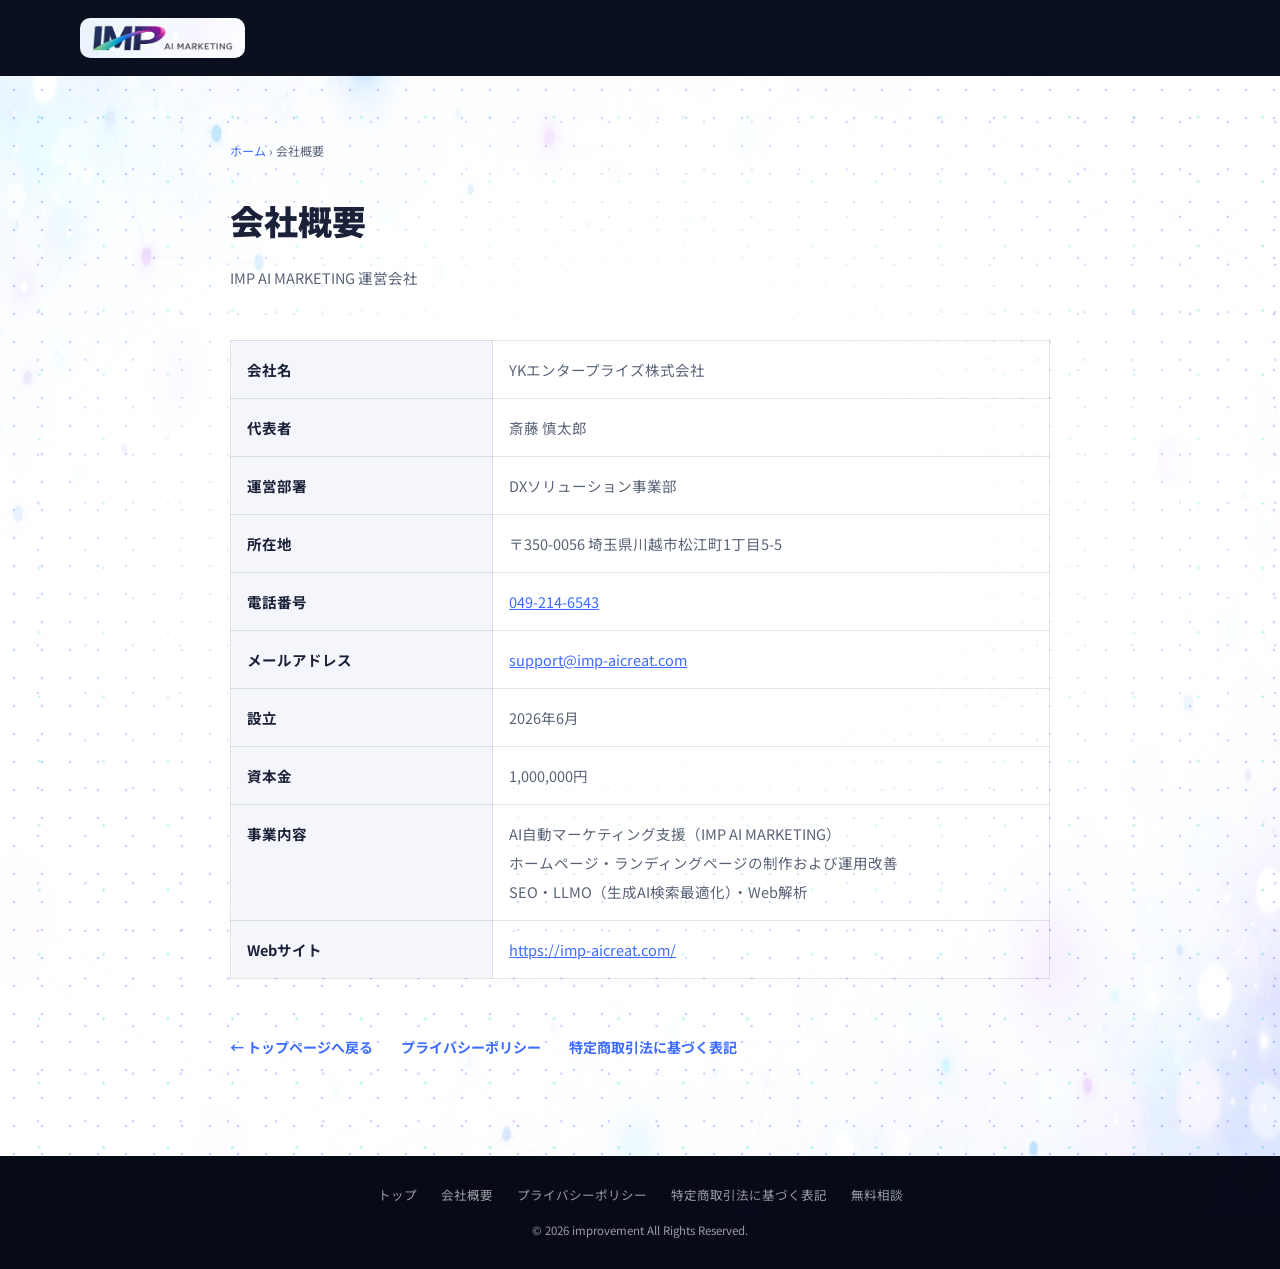
==== commit 48f85d15: "代表者氏名（斎藤慎太郎）を特商法・会社概要・llms.txtに反映 Co-Authored-By: Claude Fable 5 <noreply@anthropic.com>" ====
--- a/company.html
+++ b/company.html
@@ -51,6 +51,10 @@
         <tr>
           <th>会社名</th>
           <td>YKエンタープライズ株式会社</td>
+        </tr>
+        <tr>
+          <th>代表者</th>
+          <td>斎藤 慎太郎</td>
         </tr>
         <tr>
           <th>運営部署</th>
